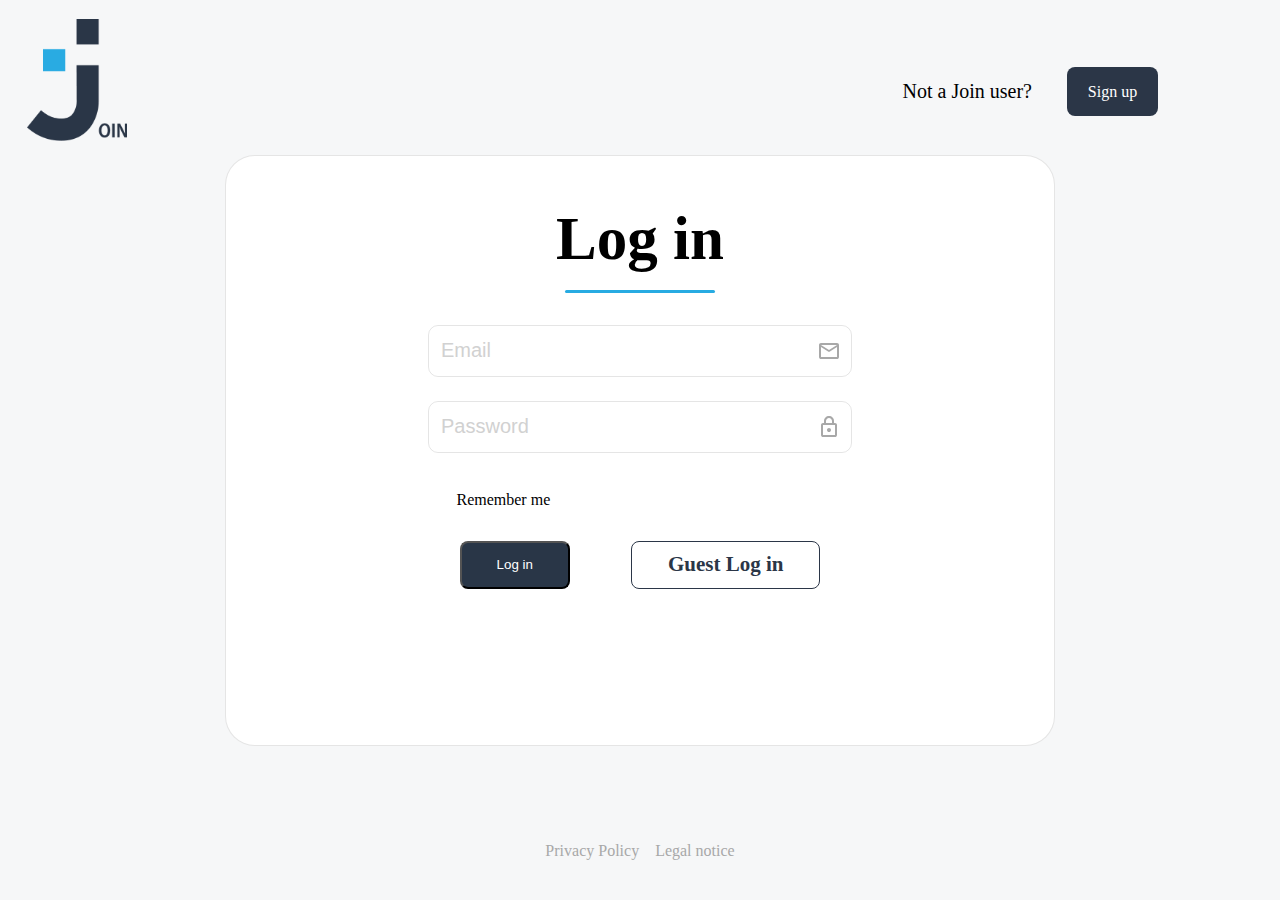
==== index.html @ 4a1505ce "login logo add logo animation" ====
<!DOCTYPE html>
<html lang="en">

<head>
    <meta charset="UTF-8">
    <meta http-equiv="X-UA-Compatible" content="IE=edge">
    <meta name="viewport" content="width=device-width, initial-scale=1.0">
    <title>Join Login</title>
    <link rel="icon" type="image/x-icon" href="img/logoDark.png">
    <link rel="stylesheet" type="text/css" href="css/login.css">
    <link rel="stylesheet" type="text/css" href="style.css">
    <script src="../script.js"></script>
    <script src="../js/storage.js"></script>
    <script src="../js/login.js"></script>

</head>

<body onload="initLogin()">
    <div class="moving-img">
        <img src="../img/logoDark.png" alt="">
    </div>
    <div class="opacity-layer"></div>
    <div class="header-right">
        <div id="id-not-a-user" class="not-a-user">
            Not a Join user?
        </div>
        <a href="html/register.html">Sign up</a>
    </div>

    <div id="id-log-in-box" class="log-in-box">
        <div class="inner-log-in-box">
            <div class="log-in-header">
                <div class="log-in-text">Log in</div>
            </div>
            <div id="id-under-line-title" class="under-line-title"></div>
            <div class="log-in-input">
                <form onsubmit="login(); return false;">
                    <div class="form-input">
                        <input placeholder="Email" required type="email" id="email">
                        <img src="../img/mail.svg" alt="">
                    </div>
                    <div class="form-input">
                        <input placeholder="Password" required type="password" id="password0">
                        <img id="password0-img" src="../img/lock.svg" alt=""
                            onclick="togglePswVisibility(`password0-img`)">
                    </div>
                    <div id="id-input-feedback" class="input-feedback"></div>
                    <div div="id-accept-policy" class="accept-policy">
                        <img onclick="toggleCheckbox()" id="id-checkbox-log-in" class="checkbox-log-in"
                            src="../img/box-unchecked.png" alt="">
                        <div>Remember me</div>

                    </div>
                    <div class="login-guest-login-div">
                        <button id="loginBtn" class="log-in-btn">Log in</button>
                        <div id="id-guest-log-in-btn" class="guest-log-in-btn" onclick="guestLogIn()">Guest Log
                            in</div>
                    </div>
                </form>
            </div>
        </div>
    </div>

    <footer>
        <a href="html/privacyPolicy.html">Privacy Policy</a>
        <a href="html/legalNotice.html">Legal notice</a>
    </footer>
</body>

</html>
---- css/login.css ----
body {
  margin: 0;
  display: flex;
  flex-direction: column;
  align-items: center;
  justify-content: center;
  min-height: 100vh;
}

a {
  text-decoration: inherit;
  color: inherit;
  cursor: pointer;
}

body {
  margin: 0;
  display: flex;
  align-items: center;
  justify-content: center;
  min-height: 100vh;
  background-color: rgb(246, 247, 248);
}

a {
  text-decoration: inherit;
  color: inherit;
  cursor: pointer;
}

.log-in-input {
  max-width: 422px;
  width: 100%;
}

.log-in-input form {
  display: flex;
  flex-direction: column;
  align-items: center;
  width: 100%;
}

.log-in-box {
  padding-top: 48px;
  padding-right: 88px;
  padding-bottom: 48px;
  padding-left: 88px;
  height: 493px;
  width: 652px;
  border: solid 1px rgba(0, 0, 0, 0.1);
  background-color: rgb(255, 255, 255);
  border-radius: 30px;
  transition: all 0.7s ease-in-out;
}

.inner-log-in-box {
  width: 100%;
  display: flex;
  flex-direction: column;
  align-items: center;
  justify-content: center;
}

.log-in-header {
  display: flex;
  justify-content: center;
}

.log-in-text {
  font-size: 61px;
  font-weight: 700;
}

.under-line-title {
  width: 150px;
  height: 3px;
  background-color: rgb(40, 171, 226);
  border-radius: 3px;
  margin-bottom: 32px;
  margin-top: 16px;
}

.log-in-input input {
  width: 100%;
  height: 48px;
  border: none;
  margin-left: 10px;
  font-size: 20px;
}

.log-in-input input::placeholder {
  color: rgb(209, 209, 209);
  font-size: 20px;
}

.input-feedback {
  font-size: 13px;
  width: 100%;
  max-width: 422px;
  height: 14px;
  color: rgb(255, 129, 144);
  margin-top: -16px;
  margin-bottom: 16px;
}

.log-in-btn {
  background-color: rgb(41, 54, 71);
  color: rgb(255, 255, 255);
  width: 110px;
  height: 48px;
  border-radius: 8px;
}

.accept-policy {
  padding-left: 39px;
  width: 100%;
  display: flex;
  align-items: center;
  gap: 8px;
  margin-bottom: 32px;
}

.accept-policy a {
  color: rgb(42, 171, 226);
}

.accept-policy a:hover {
  text-decoration: underline;
}

.form-input {
  border: solid 1px rgba(0, 0, 0, 0.1);
  border-radius: 10px;
  display: flex;
  justify-content: space-between;
  align-items: center;
  width: 100%;
  margin-bottom: 24px;
}

.form-input img {
  margin-right: 10px;
}

.register-arrow-back {
  position: relative;
  top: 55px;
  left: 0px;
}

.checkbox-log-in {
  transition: transform 0.3s ease;
  cursor: pointer;
  border-radius: 3px;
}

.checkbox-log-in:hover {
  transform: scale(0.95);
}

.login-guest-login-div {
  font-size: 21px;
  font-weight: 700;
  width: 100%;
  display: flex;
  justify-content: space-around;
}

.guest-log-in-btn {
  width: 187px;
  height: 46px;
  color: rgb(43, 54, 71);
  border: solid 1px rgb(43, 54, 71);
  border-radius: 8px;
  display: flex;
  align-items: center;
  justify-content: center;
  cursor: pointer;
}

.header-right {
  position: absolute;
  top: 67px;
  right: 122px;
  display: flex;
  align-items: center;
}

.not-a-user {
  padding-right: 35px;
  font-size: 20px;
  font-weight: 400;
  color: rgba(0, 0, 0, 1);
}

.header-right a {
  width: 91px;
  height: 49px;
  background-color: rgb(43, 54, 71);
  color: white;
  border-radius: 8px;
  font-size: 16px;
  display: flex;
  justify-content: center;
  align-items: center;
}

footer {
  display: flex;
  justify-content: center;
  align-items: center;
  position: absolute;
  bottom: 40px;
  gap: 16px;
  color: rgb(168, 168, 168);
  font-size: 16px;
}

.moving-img {
  position: absolute;
  top: 50%;
  left: 50%;
  transform: translate(-50%, -50%);
  transition: top 1s ease, left 1s ease, width 1s ease, height 1s ease; /* Add transition for width and height */
  width: 274px;
  height: 334px;
  z-index: 3;
}

.moving-img img {
  width: 100%;
  height: 100%;
}

.moving-img.move {
  position: absolute;
  top: calc(80px);
  left: calc(77px);
  width: 100px;
  height: 122px;
}

.opacity-layer {
  position: absolute;
  top: 0px;
  left: 0px;
  z-index: 2;
  width: 100%;
  height: 100vh;
  background-color: rgb(246, 247, 248);
  opacity: 1;
  pointer-events: none;
  transition: opacity 1s; /* Opacity transition with a duration of 1 second */
}

.opacity-layer.hidden {
  opacity: 0; /* When the hidden class is added, set opacity to 0 */
}
---- style.css ----
body{
    margin: 0;
}
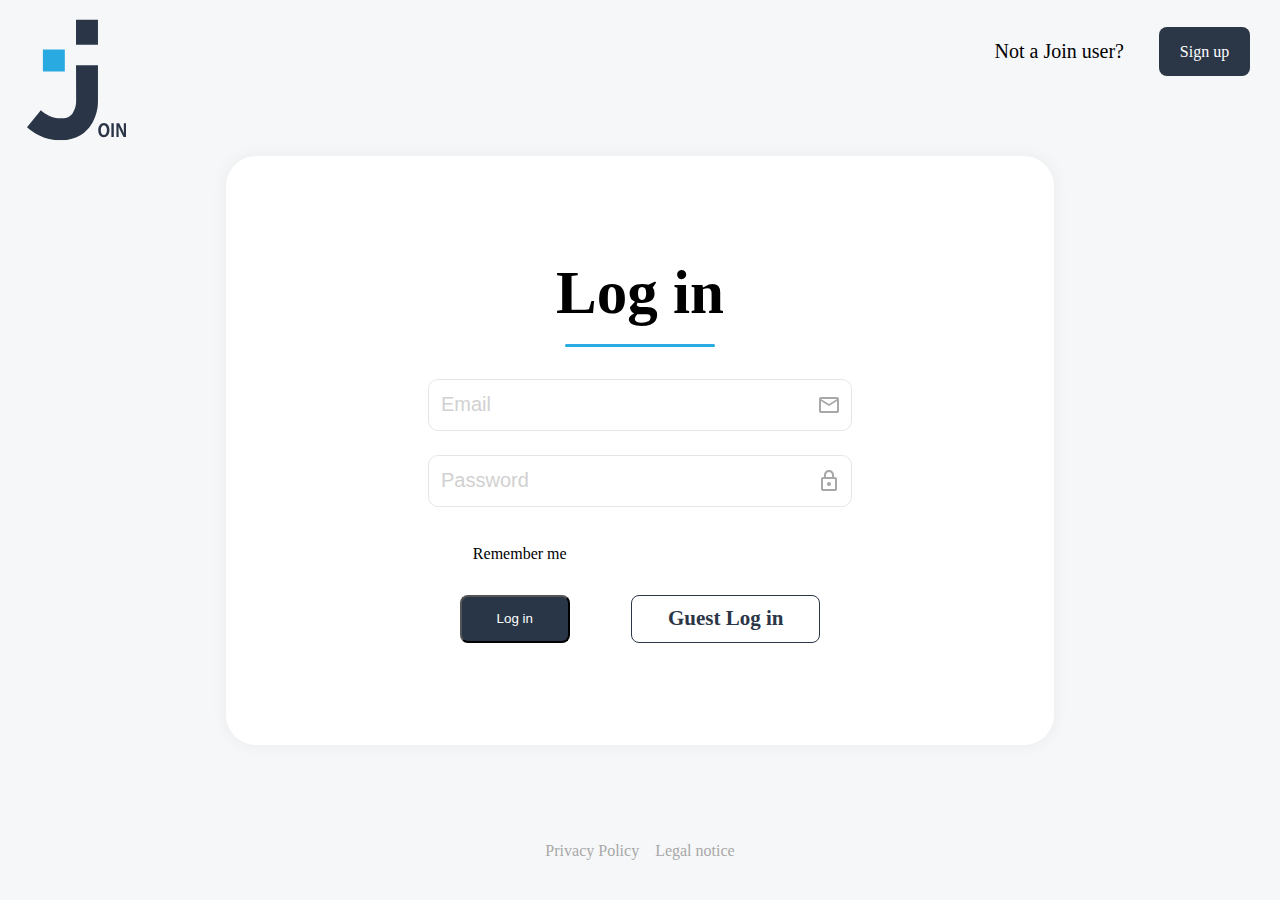
==== commit a02dd59f: "mobile login signup" ====
--- a/index.html
+++ b/index.html
@@ -16,10 +16,11 @@
 </head>
 
 <body onload="initLogin()">
+    <!-- <div id="id-msg-box" class="msg-box"></div> -->
     <div class="moving-img">
-        <img src="../img/logoDark.png" alt="">
+        <img id="id-logo-img" src="../img/logo-dark.svg" alt="">
     </div>
-    <div class="opacity-layer"></div>
+    <div id="id-opacity-layer" class="opacity-layer"></div>
     <div class="header-right">
         <div id="id-not-a-user" class="not-a-user">
             Not a Join user?
--- a/css/login.css
+++ b/css/login.css
@@ -4,7 +4,7 @@
   flex-direction: column;
   align-items: center;
   justify-content: center;
-  min-height: 100vh;
+  height: 100vh;
 }
 
 a {
@@ -46,11 +46,15 @@
   padding-bottom: 48px;
   padding-left: 88px;
   height: 493px;
-  width: 652px;
-  border: solid 1px rgba(0, 0, 0, 0.1);
+  width: 98%;
+  max-width: 652px;
+  box-shadow: 0px 0px 14px 3px rgba(0, 0, 0, 0.04);
   background-color: rgb(255, 255, 255);
   border-radius: 30px;
   transition: all 0.7s ease-in-out;
+  display: flex;
+  align-items: center;
+  justify-content: center;
 }
 
 .inner-log-in-box {
@@ -112,8 +116,8 @@
 }
 
 .accept-policy {
-  padding-left: 39px;
-  width: 100%;
+  padding-left: 8%;
+  width: 91%;
   display: flex;
   align-items: center;
   gap: 8px;
@@ -184,6 +188,7 @@
   right: 122px;
   display: flex;
   align-items: center;
+  height: max-content;
 }
 
 .not-a-user {
@@ -234,8 +239,8 @@
 
 .moving-img.move {
   position: absolute;
-  top: calc(80px);
-  left: calc(77px);
+  top: 80px;
+  left: 77px;
   width: 100px;
   height: 122px;
 }
@@ -250,9 +255,130 @@
   background-color: rgb(246, 247, 248);
   opacity: 1;
   pointer-events: none;
-  transition: opacity 1s; /* Opacity transition with a duration of 1 second */
+  transition: opacity 2s; /* Opacity transition with a duration of 1 second */
 }
 
 .opacity-layer.hidden {
   opacity: 0; /* When the hidden class is added, set opacity to 0 */
 }
+
+.msg-box {
+  position: absolute;
+  top: 150px;
+  right: calc(0px - 312px);
+  width: 312px;
+  height: 74px;
+  background-color: rgb(43, 54, 71);
+  color: white;
+  border-radius: 20px;
+  border-bottom-right-radius: 0px;
+  border-top-right-radius: 0px;
+  font-size: 20px;
+  transition: all 0.7s ease-in-out;
+  display: flex;
+  align-items: center;
+  justify-content: center;
+}
+
+.msg-show {
+  position: absolute;
+  top: 150px;
+  right: calc(0px - 0px);
+  width: 312px;
+  height: 74px;
+  background-color: rgb(43, 54, 71);
+  color: white;
+  border-radius: 20px;
+  border-bottom-right-radius: 0px;
+  border-top-right-radius: 0px;
+  font-size: 20px;
+  transition: all 0.7s ease-in-out;
+  display: flex;
+  align-items: center;
+  justify-content: center;
+}
+
+.hide {
+  display: none;
+}
+
+@media (max-width: 1200px) {
+  .log-in-box {
+    padding-top: 28px;
+    padding-right: 48px;
+    padding-bottom: 28px;
+    padding-left: 48px;
+  }
+}
+
+@media (max-height: 900px) {
+  .header-right {
+    position: absolute;
+    top: 27px;
+    right: 30px;
+  }
+}
+
+@media (max-width: 860px) {
+  .header-right {
+    top: calc(100vh - 150px);
+    right: calc(50% - 130px);
+  }
+
+  .moving-img.move {
+    width: 64px;
+    height: 78px;
+    top: calc(40px);
+    left: calc(37px);
+  }
+
+  .moving-img img {
+    position: absolute;
+    top: 21px;
+    left: 22px;
+  }
+}
+
+@media (max-width: 770px) {
+  .log-in-box {
+    padding: 0px;
+    width: 98%;
+    padding-left: 16px;
+    padding-right: 16px;
+    box-sizing: border-box;
+  }
+  body {
+    padding-left: 16px;
+    padding-right: 16px;
+  }
+}
+
+@media (max-width: 400px) {
+  .log-in-box {
+    padding-top: 32px;
+  }
+
+  .login-guest-login-div {
+    flex-direction: column;
+    align-items: center;
+  }
+
+  .log-in-btn {
+    margin-bottom: 21px;
+    width: 180px;
+  }
+  .guest-log-in-btn {
+    width: 180px;
+    margin-bottom: 32px;
+  }
+
+  .log-in-text {
+    font-size: 47px;
+  }
+}
+
+@media (max-width: 350px) {
+  .log-in-text {
+    font-size: 42px;
+  }
+}
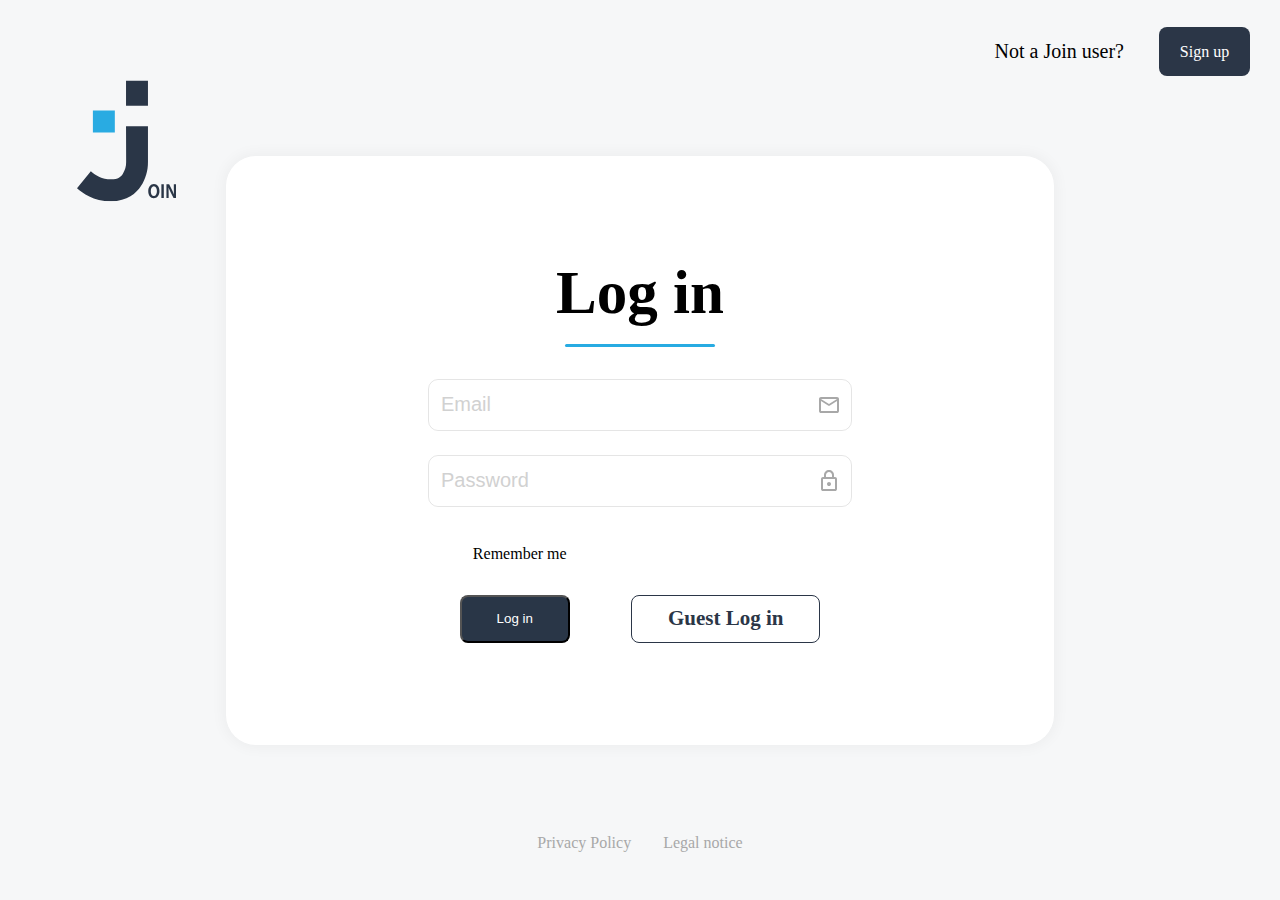
==== commit 194c5893: "edit register feedback" ====
--- a/index.html
+++ b/index.html
@@ -16,7 +16,6 @@
 </head>
 
 <body onload="initLogin()">
-    <!-- <div id="id-msg-box" class="msg-box"></div> -->
     <div class="moving-img">
         <img id="id-logo-img" src="../img/logo-dark.svg" alt="">
     </div>
--- a/css/login.css
+++ b/css/login.css
@@ -221,6 +221,10 @@
   font-size: 16px;
 }
 
+footer a {
+  padding: 8px;
+}
+
 .moving-img {
   position: absolute;
   top: 50%;
@@ -239,8 +243,8 @@
 
 .moving-img.move {
   position: absolute;
-  top: 80px;
-  left: 77px;
+  top: 141px;
+  left: 127px;
   width: 100px;
   height: 122px;
 }
@@ -260,42 +264,6 @@
 
 .opacity-layer.hidden {
   opacity: 0; /* When the hidden class is added, set opacity to 0 */
-}
-
-.msg-box {
-  position: absolute;
-  top: 150px;
-  right: calc(0px - 312px);
-  width: 312px;
-  height: 74px;
-  background-color: rgb(43, 54, 71);
-  color: white;
-  border-radius: 20px;
-  border-bottom-right-radius: 0px;
-  border-top-right-radius: 0px;
-  font-size: 20px;
-  transition: all 0.7s ease-in-out;
-  display: flex;
-  align-items: center;
-  justify-content: center;
-}
-
-.msg-show {
-  position: absolute;
-  top: 150px;
-  right: calc(0px - 0px);
-  width: 312px;
-  height: 74px;
-  background-color: rgb(43, 54, 71);
-  color: white;
-  border-radius: 20px;
-  border-bottom-right-radius: 0px;
-  border-top-right-radius: 0px;
-  font-size: 20px;
-  transition: all 0.7s ease-in-out;
-  display: flex;
-  align-items: center;
-  justify-content: center;
 }
 
 .hide {
@@ -330,6 +298,13 @@
     height: 78px;
     top: calc(40px);
     left: calc(37px);
+  }
+
+  .moving-img {
+    width: 100px;
+    height: 122px;
+    top: calc(50% - 61px);
+    left: calc(50% - 17px);
   }
 
   .moving-img img {
@@ -382,3 +357,38 @@
     font-size: 42px;
   }
 }
+
+@media (max-height: 820px) {
+  .under-line-title {
+    margin: 8px;
+  }
+
+  .moving-img.move {
+    width: 44px;
+    height: 58px;
+    top: calc(20px);
+    left: calc(17px);
+  }
+
+  .log-in-box {
+    padding: 12px;
+    height: max-content;
+    position: absolute;
+    top: 13%;
+    left: 3%;
+    max-width: 94%;
+  }
+
+  .header-right {
+    top: calc(100vh - 18%);
+    right: calc(50% - 130px);
+  }
+
+  .guest-log-in-btn {
+    margin: 8px;
+  }
+
+  .log-in-btn {
+    margin: 8px;
+  }
+}
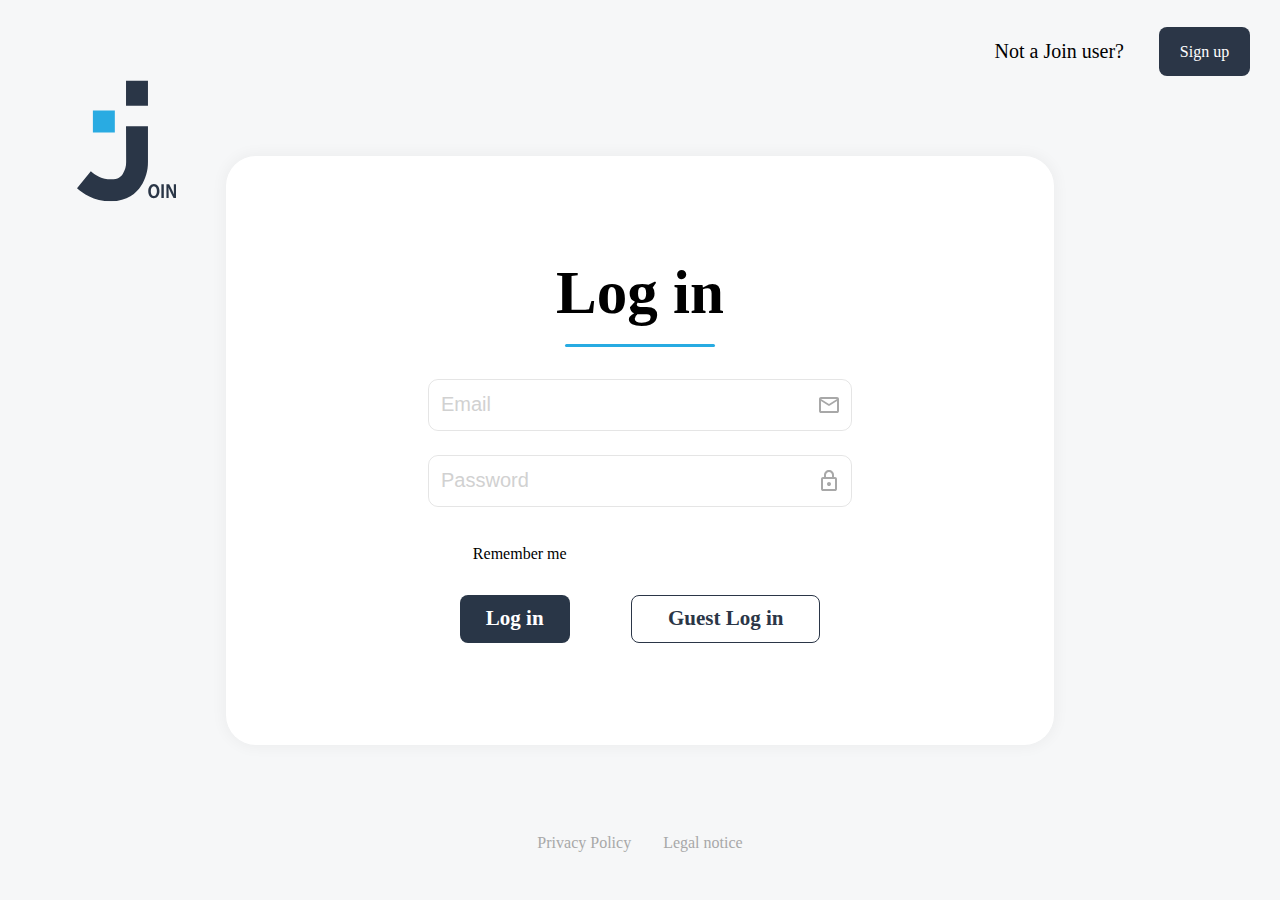
==== commit b82ac992: "efsees" ====
--- a/index.html
+++ b/index.html
@@ -5,19 +5,19 @@
     <meta charset="UTF-8">
     <meta http-equiv="X-UA-Compatible" content="IE=edge">
     <meta name="viewport" content="width=device-width, initial-scale=1.0">
-    <title>Join Login</title>
+    <title>Join Log in</title>
     <link rel="icon" type="image/x-icon" href="img/logoDark.png">
-    <link rel="stylesheet" type="text/css" href="css/login.css">
-    <link rel="stylesheet" type="text/css" href="style.css">
-    <script src="../script.js"></script>
-    <script src="../js/storage.js"></script>
-    <script src="../js/login.js"></script>
+    <link rel="stylesheet" type="text/css" href="/css/login.css">
+    <link rel="stylesheet" type="text/css" href="/style.css">
+    <script src="/script.js"></script>
+    <script src="/js/storage.js"></script>
+    <script src="/js/login.js"></script>
 
 </head>
 
 <body onload="initLogin()">
     <div class="moving-img">
-        <img id="id-logo-img" src="../img/logo-dark.svg" alt="">
+        <img id="id-logo-img" src="/img/logo-dark.svg" alt="">
     </div>
     <div id="id-opacity-layer" class="opacity-layer"></div>
     <div class="header-right">
@@ -37,17 +37,17 @@
                 <form onsubmit="login(); return false;">
                     <div class="form-input">
                         <input placeholder="Email" required type="email" id="email">
-                        <img src="../img/mail.svg" alt="">
+                        <img src="/img/mail.svg" alt="">
                     </div>
                     <div class="form-input">
                         <input placeholder="Password" required type="password" id="password0">
-                        <img id="password0-img" src="../img/lock.svg" alt=""
+                        <img id="password0-img" src="/img/lock.svg" alt=""
                             onclick="togglePswVisibility(`password0-img`)">
                     </div>
                     <div id="id-input-feedback" class="input-feedback"></div>
                     <div div="id-accept-policy" class="accept-policy">
                         <img onclick="toggleCheckbox()" id="id-checkbox-log-in" class="checkbox-log-in"
-                            src="../img/box-unchecked.png" alt="">
+                            src="/img/box-unchecked.png" alt="">
                         <div>Remember me</div>
 
                     </div>
@@ -62,9 +62,10 @@
     </div>
 
     <footer>
-        <a href="html/privacyPolicy.html">Privacy Policy</a>
-        <a href="html/legalNotice.html">Legal notice</a>
+        <a onclick="setStatusNotLogInToSessionstorage()" href="html/privacyPolicy.html">Privacy Policy</a>
+        <a onclick="setStatusNotLogInToSessionstorage()" href="html/legalNotice.html">Legal notice</a>
     </footer>
+    <div class="landScapeWarn d-None"></div>
 </body>
 
 </html>--- a/style.css
+++ b/style.css
@@ -1,3 +1,103 @@
-body{
-    margin: 0;
+:root {
+  --primary-color: rgba(42, 54, 71, 1);
+  --secondary-color: rgba(9, 25, 49, 1);
+  --accent-color: rgba(41, 171, 226, 1);
+}
+
+@font-face {
+  font-family: "inter";
+  src: url("/fonts/Inter/Inter-VariableFont_slnt\,wght.ttf");
+  /* font-weight: 100; */
+}
+
+body {
+  margin: 0;
+  font-family: "inter";
+}
+
+h2 {
+  position: absolute;
+  top: 206px;
+  left: 328px;
+  font-size: 61px;
+  font-weight: 700;
+  font-family: "inter";
+}
+
+button {
+  background: none;
+  color: inherit;
+  border: none;
+  padding: 0;
+  font: inherit;
+  cursor: pointer;
+  outline: inherit;
+}
+
+input:focus {
+  outline: none;
+}
+
+.join-button {
+  background-color: var(--primary-color);
+}
+
+.join-button:hover {
+  background-color: var(--accent-color);
+  box-shadow: 0px 4px 4px 0px rgba(0, 0, 0, 0.25);
+}
+
+.join-button:active {
+  background-color: var(--secondary-color);
+}
+
+.join-button-empty {
+  border-color: var(--primary-color);
+  color: var(--primary-color);
+}
+
+.join-button-empty:hover {
+  border-color: var(--accent-color);
+  color: var(--accent-color);
+  box-shadow: 0px 4px 4px 0px rgba(0, 0, 0, 0.25);
+}
+
+.join-button-empty:active {
+  border-color: var(--secondary-color);
+  color: var(--secondary-color);
+}
+
+.visibility-hidden {
+  visibility: hidden;
+}
+
+.shadow-layer {
+  min-width: 100%;
+  min-height: 100vh;
+  background-color: rgba(0, 0, 0, 0.5);
+  position: fixed;
+  top: 0;
+  left: 0;
+  z-index: 110;
+  display: flex;
+  justify-content: center;
+  align-items: center;
+}
+
+.hide {
+  display: none;
+}
+
+.landScapeWarn{
+  background-color: rgba(0, 0, 0, 0.25);
+  position: fixed;
+  top: 0;
+  left: 0;
+  right: 0;
+  bottom: 0;
+  z-index: 999;
+}
+
+.d-None{
+  display: none;
 }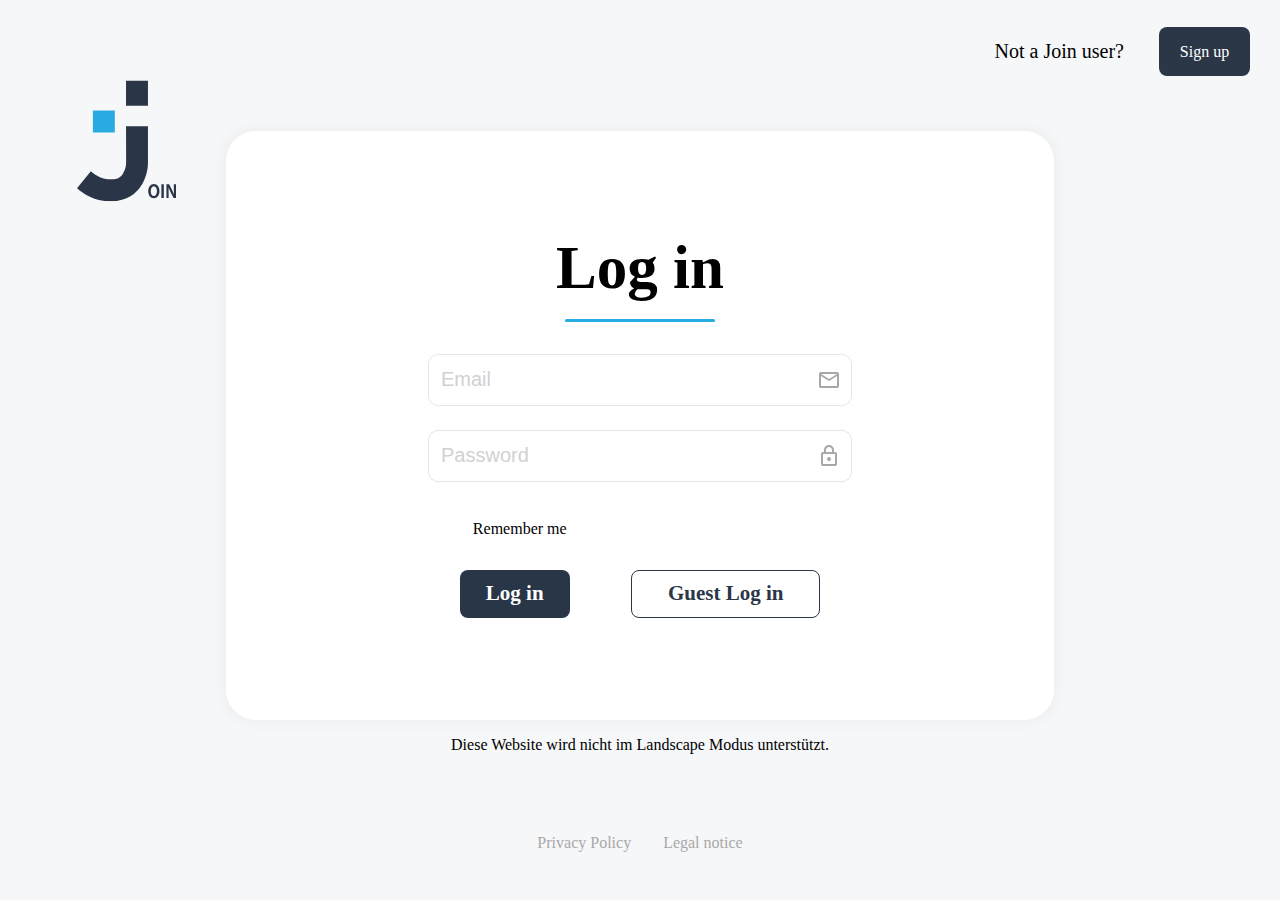
==== commit dfafc2d0: "add id" ====
--- a/index.html
+++ b/index.html
@@ -65,7 +65,11 @@
         <a onclick="setStatusNotLogInToSessionstorage()" href="html/privacyPolicy.html">Privacy Policy</a>
         <a onclick="setStatusNotLogInToSessionstorage()" href="html/legalNotice.html">Legal notice</a>
     </footer>
-    <div class="landScapeWarn d-None"></div>
+    <div id="landscape-warning" class="landscape-warning">
+        <div class="landscape-warning-box">
+            <p>Diese Website wird nicht im Landscape Modus unterstützt.</p>
+        </div>
+    </div>
 </body>
 
 </html>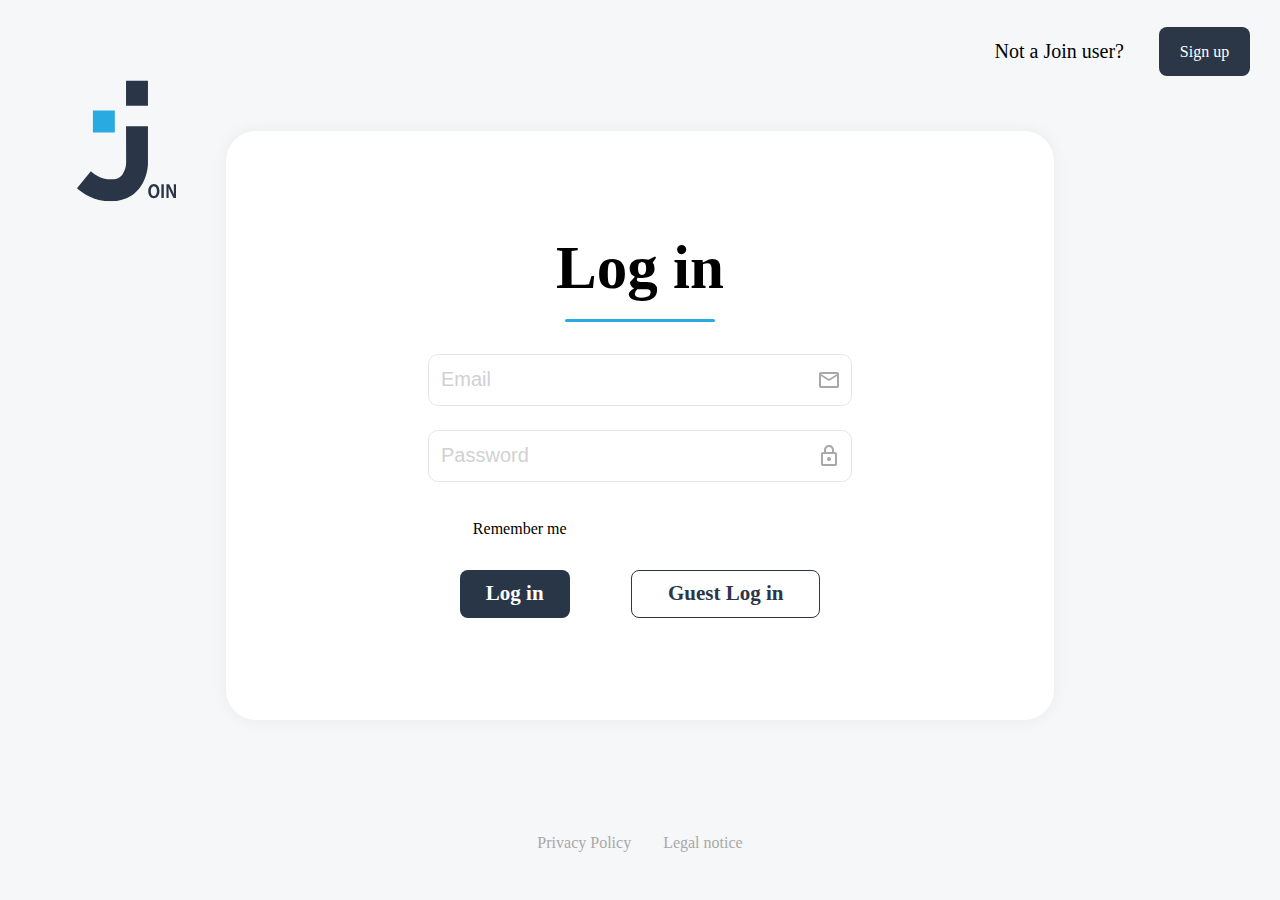
==== commit 93a4f966: "wip warn banner" ====
--- a/index.html
+++ b/index.html
@@ -65,8 +65,8 @@
         <a onclick="setStatusNotLogInToSessionstorage()" href="html/privacyPolicy.html">Privacy Policy</a>
         <a onclick="setStatusNotLogInToSessionstorage()" href="html/legalNotice.html">Legal notice</a>
     </footer>
-    <div id="landscape-warning" class="landscape-warning">
-        <div class="landscape-warning-box">
+    <div id="landscape-warning" class="visibility-hidden">
+        <div id="landscape-warning-box">
             <p>Diese Website wird nicht im Landscape Modus unterstützt.</p>
         </div>
     </div>
--- a/style.css
+++ b/style.css
@@ -88,7 +88,10 @@
   display: none;
 }
 
-.landScapeWarn{
+.landscape-warning {
+  display: flex;
+  justify-content: center;
+  align-items: center;
   background-color: rgba(0, 0, 0, 0.25);
   position: fixed;
   top: 0;
@@ -98,6 +101,40 @@
   z-index: 999;
 }
 
-.d-None{
+.landscape-warning-box {
+  display: flex;
+  justify-content: center;
+  align-items: center;
+  background-color: #ffffff;
+  height: 80%;
+  width: 80%;
+  border-radius: 30px;
+  text-align: center;
+  padding: 16px;
+}
+
+.d-None {
   display: none;
-}+}
+
+.none-clickable {
+  pointer-events: none;
+}
+
+@media screen and (orientation: portrait) and (max-width: 860px) {
+  .landscape-warning {
+    display: none;
+  }
+  .landscape-warning-box {
+    display: none;
+  }
+}
+
+@media screen and (orientation: landscape) and (max-width: 860px) {
+  .landscape-warning {
+    display: block;
+  }
+  .landscape-warning-box {
+    display: block;
+  }
+}
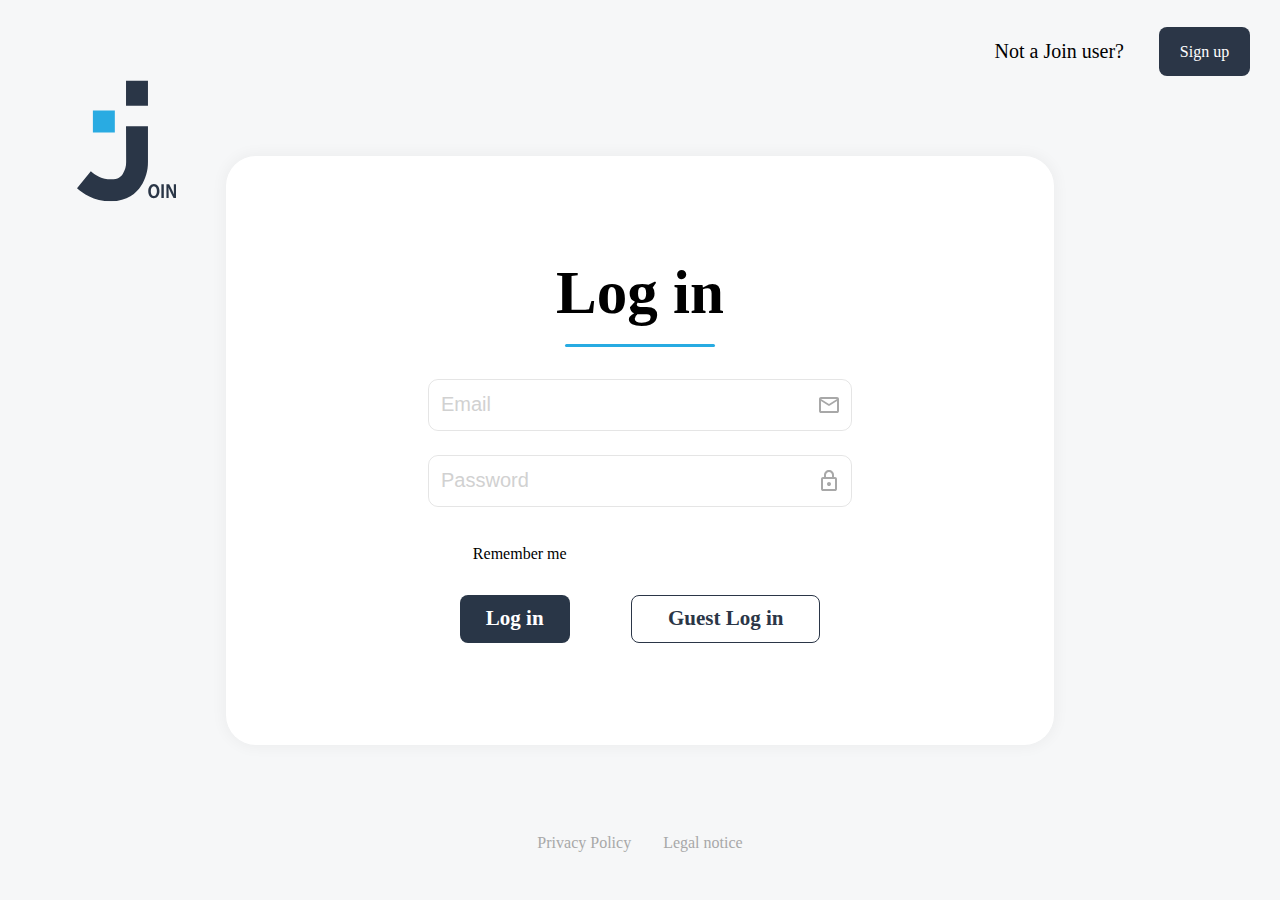
==== commit 29a7eceb: "warn finished" ====
--- a/index.html
+++ b/index.html
@@ -9,6 +9,8 @@
     <link rel="icon" type="image/x-icon" href="img/logoDark.png">
     <link rel="stylesheet" type="text/css" href="/css/login.css">
     <link rel="stylesheet" type="text/css" href="/style.css">
+    <script src="/js/templates.js"></script>
+    <script src="/js/w3include.js"></script>
     <script src="/script.js"></script>
     <script src="/js/storage.js"></script>
     <script src="/js/login.js"></script>
@@ -65,11 +67,7 @@
         <a onclick="setStatusNotLogInToSessionstorage()" href="html/privacyPolicy.html">Privacy Policy</a>
         <a onclick="setStatusNotLogInToSessionstorage()" href="html/legalNotice.html">Legal notice</a>
     </footer>
-    <div id="landscape-warning" class="visibility-hidden">
-        <div id="landscape-warning-box">
-            <p>Diese Website wird nicht im Landscape Modus unterstützt.</p>
-        </div>
-    </div>
+    <div w3-include-html="/templates/warn-landscape.html"></div>
 </body>
 
 </html>--- a/style.css
+++ b/style.css
@@ -121,20 +121,34 @@
   pointer-events: none;
 }
 
-@media screen and (orientation: portrait) and (max-width: 860px) {
-  .landscape-warning {
-    display: none;
-  }
-  .landscape-warning-box {
-    display: none;
+.landscape-warn-div {
+  width: 95%;
+  height: 95%;
+  display: flex;
+  justify-content: center;
+  align-items: center;
+  background-color: var(--primary-color);
+  box-shadow: 0px 4px 4px 0px rgba(0, 0, 0, 0.25);
+  color: rgb(255, 255, 255);
+  border-radius: 30px;
+  z-index: 999;
+  position: fixed;
+  left: 50%;
+  top: 50%;
+  transform: translate(-50%, -50%);
+}
+.warn-landscape {
+  visibility: hidden;
+}
+
+@media screen and (orientation: portrait) and (max-width: 960px) {
+  .warn-landscape {
+    visibility: hidden;
   }
 }
 
-@media screen and (orientation: landscape) and (max-width: 860px) {
-  .landscape-warning {
-    display: block;
-  }
-  .landscape-warning-box {
-    display: block;
+@media screen and (orientation: landscape) and (max-width: 960px) {
+  .warn-landscape {
+    visibility: visible;
   }
 }
